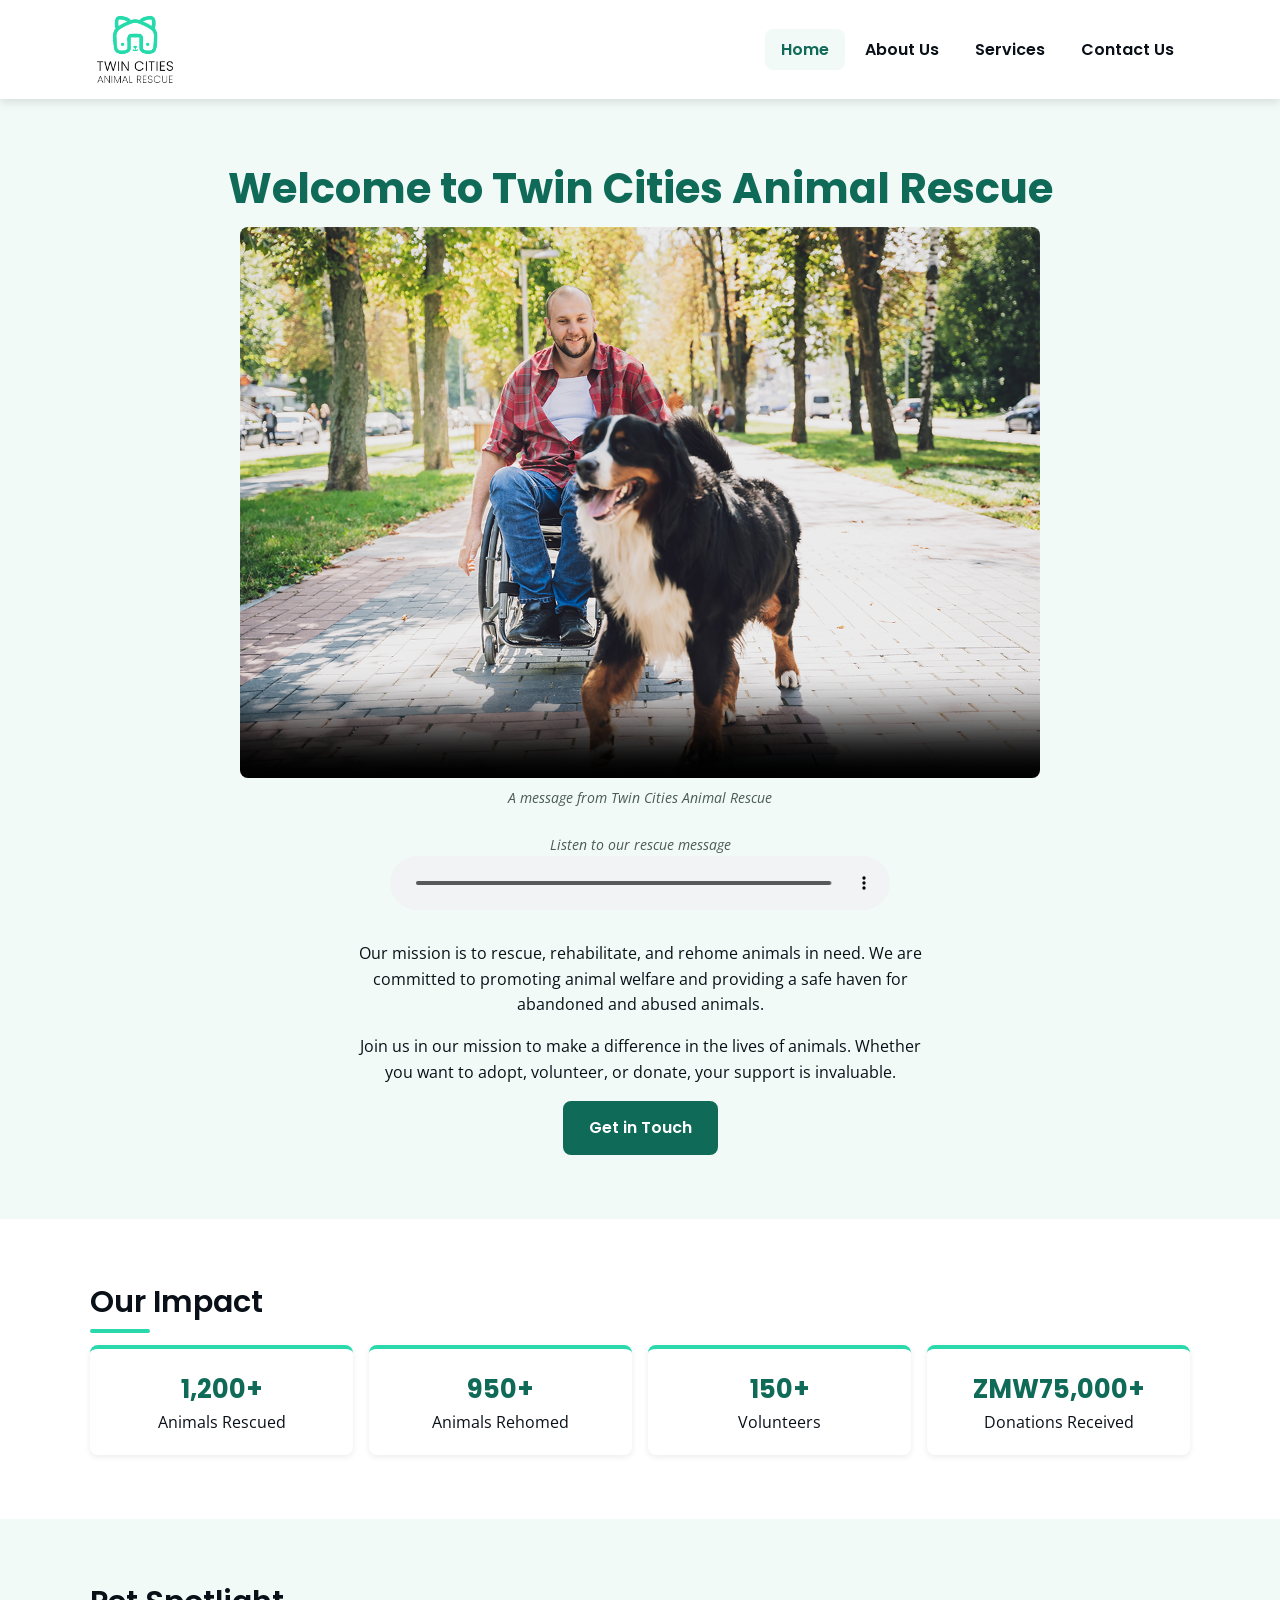
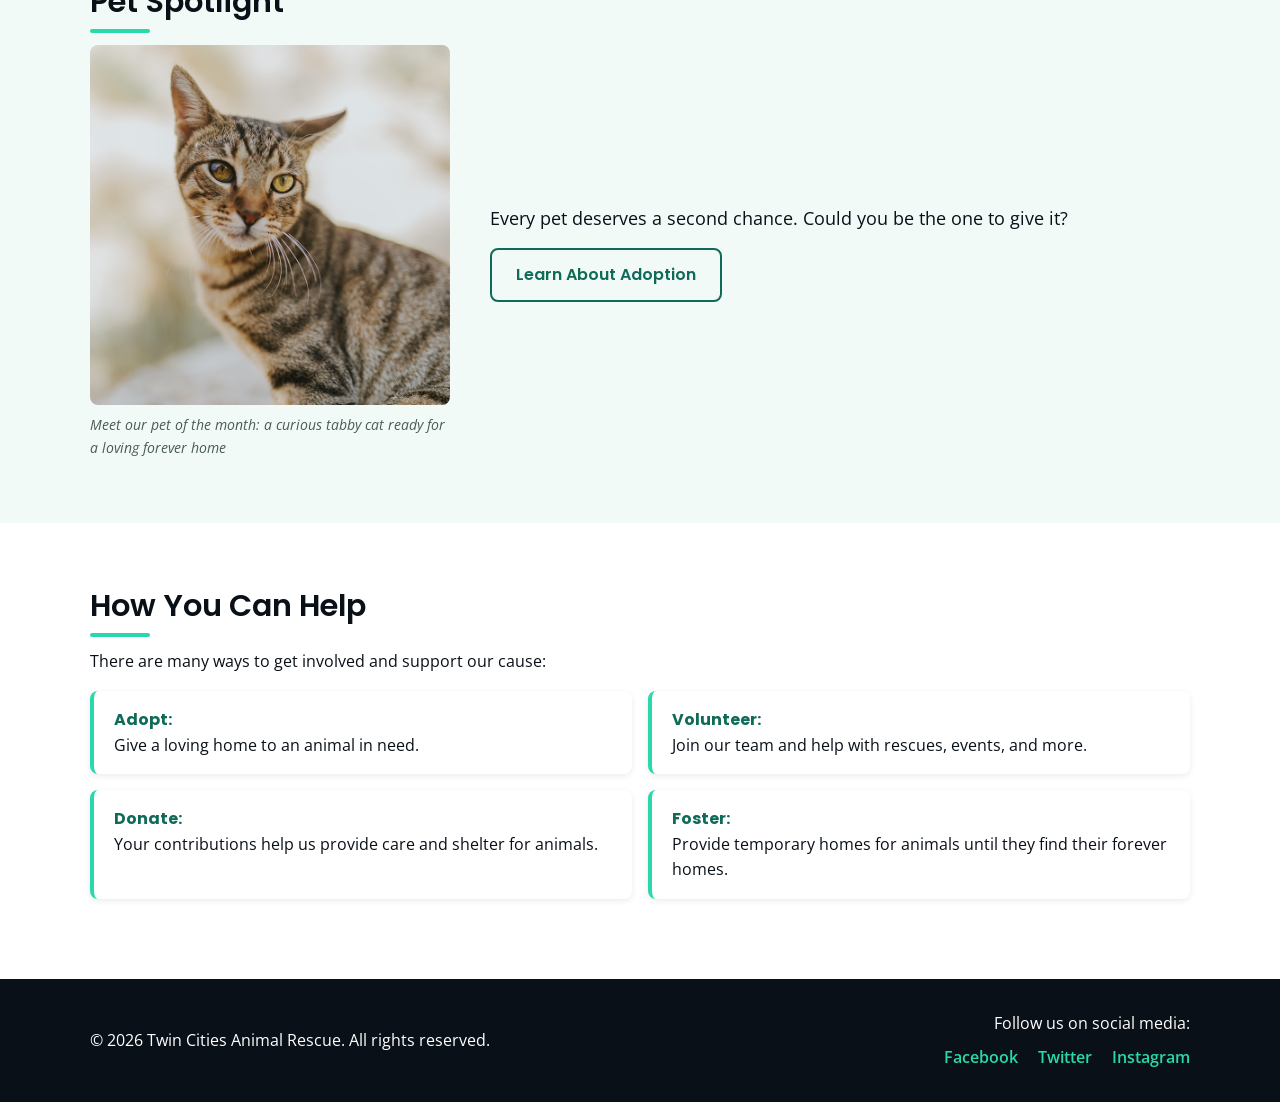
==== index.html @ eed59914 "Initial git upload" ====
<!DOCTYPE html>
<html lang="en">
<head>
    <meta charset="UTF-8">
    <meta name="viewport" content="width=device-width, initial-scale=1.0">
    <title>Twin Cities Animal Rescue</title>
    <meta name="description" content="Twin Cities Animal Rescue is a non-profit organization dedicated to rescuing and rehoming animals in need.">
    <meta name="keywords" content="animal rescue, pet adoption, non-profit organization, Twin Cities, animal welfare">
    <meta name="author" content="Tawonga Michael Makina">
    <meta name="robots" content="index, follow">
    <link rel="icon" href="assets/rescue-logo_c.png" type="image/x-icon">
    <link rel="preconnect" href="https://fonts.googleapis.com">
    <link rel="preconnect" href="https://fonts.gstatic.com" crossorigin>
    <link href="https://fonts.googleapis.com/css2?family=Open+Sans:wght@400;600&family=Poppins:wght@500;600;700&display=swap" rel="stylesheet">
    <link rel="stylesheet" href="css/style.css">
</head>

<body>
    <header class="header">
        <nav class="nav">
            <div class="logo_menu_wrapper">
                <a href="index.html" class="logo">
                    <img src="assets/rescue-logo_c.png" alt="Twin Cities Animal Rescue Logo" width="100" height="100">
                </a>
                <button class="mobile_menu_button" aria-label="Toggle navigation menu" aria-expanded="false">
                    <span class="hamburger"></span>
                    <span class="hamburger"></span>
                    <span class="hamburger"></span>
                </button>
            </div>
            <!-- Nav Links -->
            <div class="menu_items_wrapper">
                <ul>
                    <li><a href="index.html" aria-current="page">Home</a></li>
                    <li><a href="about.html">About Us</a></li>
                    <li><a href="services.html">Services</a></li>
                    <li><a href="contact.html">Contact Us</a></li>
                </ul>
            </div>
        </nav>
    </header>

    <main>

        <!-- Jumbotron -->
        <section class="hero">
            <h1>Welcome to Twin Cities Animal Rescue</h1>
            <!-- Feature Video -->
            <figure class="video">
                <video controls width="800" height="400" poster="assets/rescue-feature-large_c.png" preload="metadata">
                    <source src="assets/rescue-message_c.mp4" type="video/mp4">
                    Your browser does not support the video tag.
                </video>
                <!-- caption -->
                <figcaption>A message from Twin Cities Animal Rescue</figcaption>
            </figure>
            <!-- Audio Message -->
            <figure class="audio">
                <figcaption>Listen to our rescue message</figcaption>
                <audio controls preload="metadata">
                    <source src="assets/rescue-message_c.mp3" type="audio/mpeg">
                    Your browser does not support the audio element.
                </audio>
            </figure>
            <!-- Mission Statement -->
            <p>Our mission is to rescue, rehabilitate, and rehome animals in need. We are committed to promoting animal welfare and providing a safe haven for abandoned and abused animals.</p>
            <!-- Call to Action -->
            <p>Join us in our mission to make a difference in the lives of animals. Whether you want to adopt, volunteer, or donate, your support is invaluable.</p>
            <!-- Get in touch Button to contact -->
            <a href="contact.html" class="button" aria-label="Get in Touch">Get in Touch</a>
        </section>

        <!-- Impact Stats -->
        <section class="stats">
            <h2>Our Impact</h2>
            <ul class="stats_list">
                <li><strong>1,200+</strong> Animals Rescued</li>
                <li><strong>950+</strong> Animals Rehomed</li>
                <li><strong>150+</strong> Volunteers</li>
                <li><strong>ZMW75,000+</strong> Donations Received</li>
            </ul>
        </section>

        <section>
            <h2>Pet Spotlight</h2>
            <div class="spotlight">
                <figure>
                    <img src="assets/rescue-pet-spotlight_c.png" alt="A grey tabby cat with green-gold eyes looking towards the camera" width="400" height="400">
                    <!-- caption -->
                    <figcaption>Meet our pet of the month: a curious tabby cat ready for a loving forever home</figcaption>
                </figure>
                <div class="spotlight_text">
                    <p>Every pet deserves a second chance. Could you be the one to give it?</p>
                    <a href="services.html" class="button button_outline" aria-label="Learn About Adoption">Learn About Adoption</a>
                </div>
            </div>
        </section>

        <section>
            <h2>How You Can Help</h2>
            <p>There are many ways to get involved and support our cause:</p>
            <ul class="card_list">
                <li><strong>Adopt:</strong> Give a loving home to an animal in need.</li>
                <li><strong>Volunteer:</strong> Join our team and help with rescues, events, and more.</li>
                <li><strong>Donate:</strong> Your contributions help us provide care and shelter for animals.</li>
                <li><strong>Foster:</strong> Provide temporary homes for animals until they find their forever homes.</li>
            </ul>
        </section>
    </main>

    <!-- Footer -->
    <footer class="footer">
        <p>&copy; 2026 Twin Cities Animal Rescue. All rights reserved.</p>
        <div class="social">
            <p>Follow us on social media:</p>
            <ul>
                <li><a href="https://www.facebook.com/TwinCitiesAnimalRescue" aria-label="Facebook">Facebook</a></li>
                <li><a href="https://www.twitter.com/TwinCitiesRescue" aria-label="Twitter">Twitter</a></li>
                <li><a href="https://www.instagram.com/TwinCitiesAnimalRescue" aria-label="Instagram">Instagram</a></li>
            </ul>
        </div>
    </footer>

    <script src="js/main.js"></script>
</body>
</html>
---- css/style.css ----
/* Variable Definition */
:root {
    --color-primary: #0f6b58;
    --color-accent: #2ad9ab;
    --color-dark: #0a1018;
    --color-light: #f2faf7;
    --color-white: #ffffff;

    --font-heading: "Poppins", Arial, sans-serif;
    --font-body: "Open Sans", Arial, sans-serif;

    --radius: 8px;
    --max-width: 1100px;
}
/* Resets */
*,
*::before,
*::after {
    box-sizing: border-box;
}

body {
    margin: 0;
    padding: 0;
    font-family: var(--font-body);
    font-size: 1rem;
    line-height: 1.6;
    color: var(--color-dark);
    background-color: var(--color-white);
}

/* Responsive Media */
img,
video {
    max-width: 100%;
    height: auto;
    display: block;
}

audio {
    width: 100%;
}

/* Headings */
h1,
h2,
h3 {
    font-family: var(--font-heading);
    line-height: 1.25;
    margin: 0 0 0.75rem;
}

h1 {
    font-size: 1.9rem;
    font-weight: 700;
}

h2 {
    font-size: 1.5rem;
    font-weight: 600;
}

h2::after {
    content: "";
    display: block;
    width: 60px;
    height: 4px;
    margin-top: 0.5rem;
    background-color: var(--color-accent);
    border-radius: 2px;
}

h3 {
    font-size: 1.15rem;
    font-weight: 600;
    color: var(--color-primary);
    margin-top: 1.5rem;
}

p {
    margin: 0 0 1rem;
}

a {
    color: var(--color-primary);
}

a:hover,
a:focus {
    color: var(--color-dark);
}


a:focus-visible,
button:focus-visible,
input:focus-visible,
select:focus-visible,
textarea:focus-visible {
    outline: 3px solid var(--color-accent);
    outline-offset: 2px;
}

ul,
ol {
    padding-left: 1.25rem;
}

li {
    margin-bottom: 0.5rem;
}

figure {
    margin: 0 0 1.5rem;
}

figcaption {
    font-size: 0.9rem;
    font-style: italic;
    color: #4a5a55;
    margin-top: 0.5rem;
}

/* Global BUttons */
.button {
    display: inline-block;
    padding: 0.75rem 1.5rem;
    font-family: var(--font-heading);
    font-weight: 600;
    font-size: 1rem;
    color: var(--color-white);
    background-color: var(--color-primary);
    border: 2px solid var(--color-primary);
    border-radius: var(--radius);
    text-decoration: none;
    cursor: pointer;
    transition: background-color 0.2s ease, color 0.2s ease;
}

.button:hover,
.button:focus {
    color: var(--color-white);
    background-color: var(--color-dark);
    border-color: var(--color-dark);
}

/* Button outline variants */
.button_outline {
    color: var(--color-primary);
    background-color: transparent;
}

/* Header and Navbar */
.header {
    padding: 0.5rem 16px;
    background-color: var(--color-white);
    box-shadow: 0 3px 9px rgba(10, 16, 24, 0.12);
    position: sticky;
    top: 0;
    z-index: 10;
}

.nav {
    display: flex;
    flex-direction: column;
    max-width: var(--max-width);
    margin: 0 auto;
}

.logo_menu_wrapper {
    display: flex;
    align-items: center;
    justify-content: space-between;
    width: 100%;
}

.logo img {
    width: 70px;
    height: auto;
}

/* Menu Button Mobile */
.mobile_menu_button {
    display: block;
    padding: 0.5rem;
    background-color: transparent;
    border: none;
    cursor: pointer;
}

.mobile_menu_button span {
    display: block;
    width: 26px;
    height: 3px;
    margin: 5px 0;
    background-color: var(--color-dark);
    border-radius: 2px;
}

.menu_items_wrapper {
    display: none;
    width: 100%;
}

.menu_items_wrapper.show {
    display: block;
    animation: slideDown 0.3s ease-in-out;
}

@keyframes slideDown {
    from {
        transform: translateY(-10px);
        opacity: 0;
    }
    to {
        transform: translateY(0);
        opacity: 1;
    }
}

.nav ul {
    display: flex;
    flex-direction: column;
    list-style: none;
    margin: 0;
    padding: 0.5rem 0;
}

.nav ul li {
    margin: 0;
    text-align: center;
}

.nav ul li a {
    display: block;
    padding: 0.75rem;
    font-family: var(--font-heading);
    font-weight: 600;
    color: var(--color-dark);
    text-decoration: none;
    border-radius: var(--radius);
}

.nav ul li a:hover,
.nav ul li a:focus {
    background-color: var(--color-light);
    color: var(--color-primary);
}

.nav ul li a[aria-current="page"] {
    color: var(--color-primary);
    background-color: var(--color-light);
}


main > section,
.info_columns {
    padding: 2.5rem max(16px, calc((100% - var(--max-width)) / 2));
}

main > section:nth-of-type(odd) {
    background-color: var(--color-light);
}

article + article {
    margin-top: 2rem;
}

/* Jumbotron */
.hero {
    text-align: center;
}

.hero h1 {
    color: var(--color-primary);
}

.hero figure {
    max-width: 800px;
    margin: 0 auto 1.5rem;
}

.hero video {
    width: 100%;
    border-radius: var(--radius);
}

.hero .audio {
    max-width: 500px;
}

.hero p {
    max-width: 65ch;
    margin-left: auto;
    margin-right: auto;
}

/* Intro Section */
.page_intro h1 {
    color: var(--color-primary);
}

.page_intro p {
    max-width: 65ch;
    font-size: 1.1rem;
}

.page_intro img {
    border-radius: var(--radius);
}

.stats_list {
    display: flex;
    flex-wrap: wrap;
    gap: 1rem;
    list-style: none;
    padding: 0;
    margin: 0;
}

.stats_list li {
    flex: 1 1 140px;
    margin: 0;
    padding: 1.25rem 1rem;
    text-align: center;
    background-color: var(--color-white);
    border-top: 4px solid var(--color-accent);
    border-radius: var(--radius);
    box-shadow: 0 2px 6px rgba(10, 16, 24, 0.08);
}

.stats_list strong {
    display: block;
    font-family: var(--font-heading);
    font-size: 1.6rem;
    color: var(--color-primary);
}

.spotlight {
    display: flex;
    flex-direction: column;
    gap: 1rem;
}

.spotlight img,
.side_image img {
    border-radius: var(--radius);
}

.spotlight_text p {
    font-size: 1.15rem;
}

.card_list {
    display: flex;
    flex-direction: column;
    gap: 1rem;
    list-style: none;
    padding: 0;
}

.card_list li {
    margin: 0;
    padding: 1rem 1.25rem;
    background-color: var(--color-white);
    border-left: 4px solid var(--color-accent);
    border-radius: var(--radius);
    box-shadow: 0 2px 6px rgba(10, 16, 24, 0.08);
}

.card_list li strong,
.card_list li b {
    display: block;
    font-family: var(--font-heading);
    color: var(--color-primary);
}

.steps li {
    padding-left: 0.25rem;
}

.steps li::marker {
    font-family: var(--font-heading);
    font-weight: 700;
    color: var(--color-primary);
}

.cta {
    text-align: center;
}

.cta h2::after {
    margin-left: auto;
    margin-right: auto;
}

.form {
    max-width: 640px;
}

.form > div,
.form fieldset {
    margin-bottom: 1.25rem;
}

.form label {
    display: block;
    font-weight: 600;
    margin-bottom: 0.35rem;
}

.form input[type="text"],
.form input[type="email"],
.form select,
.form textarea {
    width: 100%;
    padding: 0.7rem;
    font-family: var(--font-body);
    font-size: 1rem;
    color: var(--color-dark);
    background-color: var(--color-white);
    border: 2px solid #b8cfc8;
    border-radius: var(--radius);
}

.form input:focus,
.form select:focus,
.form textarea:focus {
    border-color: var(--color-primary);
}

.form fieldset {
    padding: 1rem;
    border: 2px solid #b8cfc8;
    border-radius: var(--radius);
    background-color: var(--color-white);
}

.form legend {
    padding: 0 0.5rem;
    font-family: var(--font-heading);
    font-weight: 600;
}

.form fieldset div {
    display: flex;
    align-items: flex-start;
    gap: 0.5rem;
    margin-bottom: 0.5rem;
}

.form fieldset label {
    display: inline;
    font-weight: 400;
    margin: 0;
}

.form fieldset input {
    margin-top: 0.35rem;
    accent-color: var(--color-primary);
}

.info_columns {
    display: flex;
    flex-direction: column;
    gap: 2rem;
    background-color: var(--color-light);
}

.tag_list {
    display: flex;
    flex-wrap: wrap;
    gap: 0.5rem;
    list-style: none;
    padding: 0;
}

.tag_list li {
    margin: 0;
    padding: 0.35rem 0.9rem;
    font-weight: 600;
    color: var(--color-primary);
    background-color: var(--color-white);
    border: 2px solid var(--color-accent);
    border-radius: 999px;
}

table {
    width: 100%;
    margin-bottom: 1rem;
    border-collapse: collapse;
    background-color: var(--color-white);
    border-radius: var(--radius);
    overflow: hidden;
}

th,
td {
    padding: 0.75rem 1rem;
    text-align: left;
    border-bottom: 1px solid #d5e6e0;
}

th {
    font-family: var(--font-heading);
    color: var(--color-white);
    background-color: var(--color-primary);
}

.footer {
    display: flex;
    flex-direction: column;
    gap: 1rem;
    padding: 2rem 16px;
    text-align: center;
    color: var(--color-white);
    background-color: var(--color-dark);
}

.footer p {
    margin: 0;
}

.footer ul {
    display: flex;
    justify-content: center;
    gap: 1.25rem;
    list-style: none;
    margin: 0.5rem 0 0;
    padding: 0;
}

.footer ul li {
    margin: 0;
}

.footer ul li a {
    font-weight: 600;
    color: var(--color-accent);
    text-decoration: none;
}

.footer ul li a:hover,
.footer ul li a:focus {
    color: var(--color-white);
    text-decoration: underline;
}


/* Big Screens */
@media screen and (min-width: 768px) {

    h1 {
        font-size: 2.6rem;
    }

    h2 {
        font-size: 1.9rem;
    }

    .nav {
        flex-direction: row;
        align-items: center;
        justify-content: space-between;
    }

    .logo_menu_wrapper {
        width: auto;
    }

    .logo img {
        width: 90px;
    }

    .mobile_menu_button {
        display: none;
    }

    .menu_items_wrapper {
        display: block;
        width: auto;
    }

    .nav ul {
        flex-direction: row;
        gap: 0.25rem;
        padding: 0;
    }

    .nav ul li a {
        padding: 0.5rem 1rem;
    }

    main > section,
    .info_columns {
        padding-top: 4rem;
        padding-bottom: 4rem;
    }

    .spotlight {
        flex-direction: row;
        align-items: center;
        gap: 2.5rem;
    }

    .spotlight figure {
        flex: 0 0 360px;
        margin: 0;
    }

    .card_list {
        flex-direction: row;
        flex-wrap: wrap;
    }

    .card_list li {
        flex: 1 1 calc(50% - 1rem);
    }

    .side_image {
        float: right;
        width: 320px;
        margin: 0 0 1rem 2rem;
    }

    article::after {
        content: "";
        display: block;
        clear: both;
    }

    .info_columns {
        flex-direction: row;
    }

    .info_columns section {
        flex: 1;
    }

    .footer {
        flex-direction: row;
        align-items: center;
        justify-content: space-between;
        padding: 2rem max(16px, calc((100% - var(--max-width)) / 2));
        text-align: left;
    }

    .footer .social {
        text-align: right;
    }

    .footer ul {
        justify-content: flex-end;
    }
}
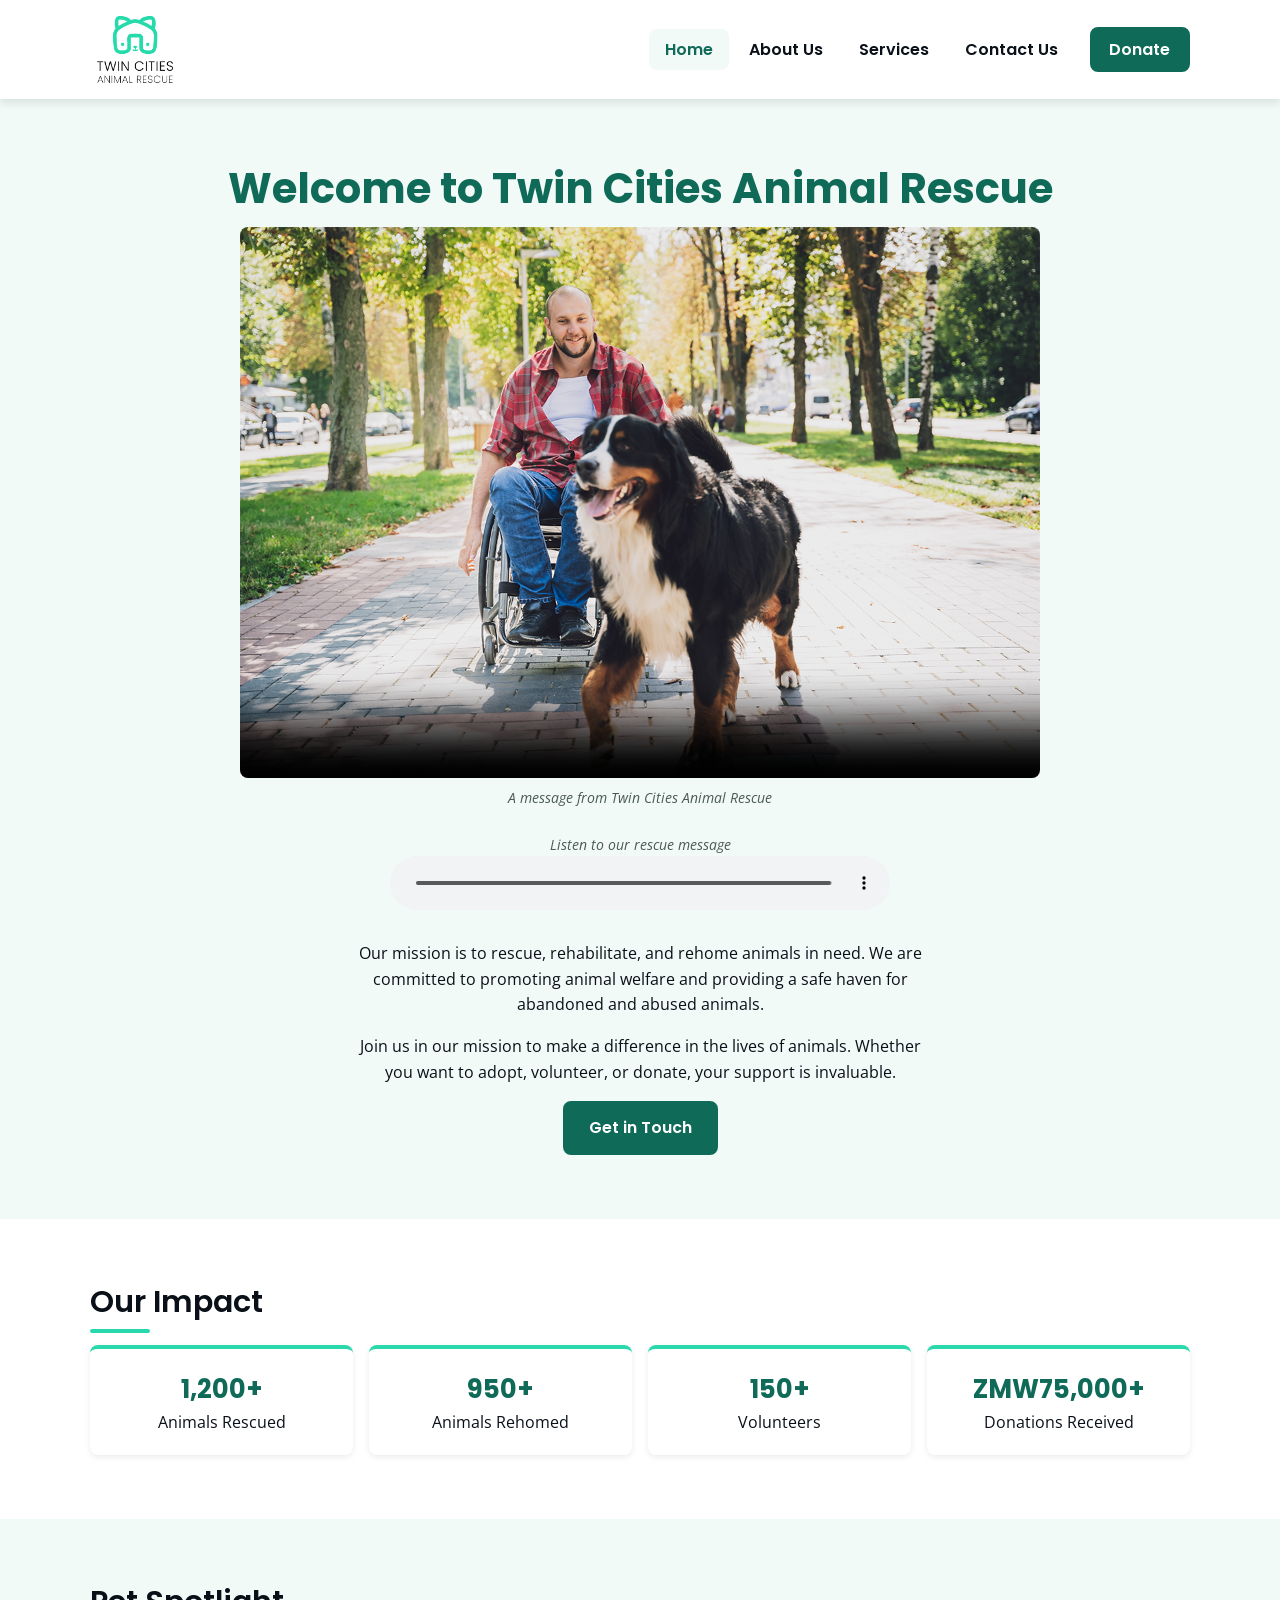
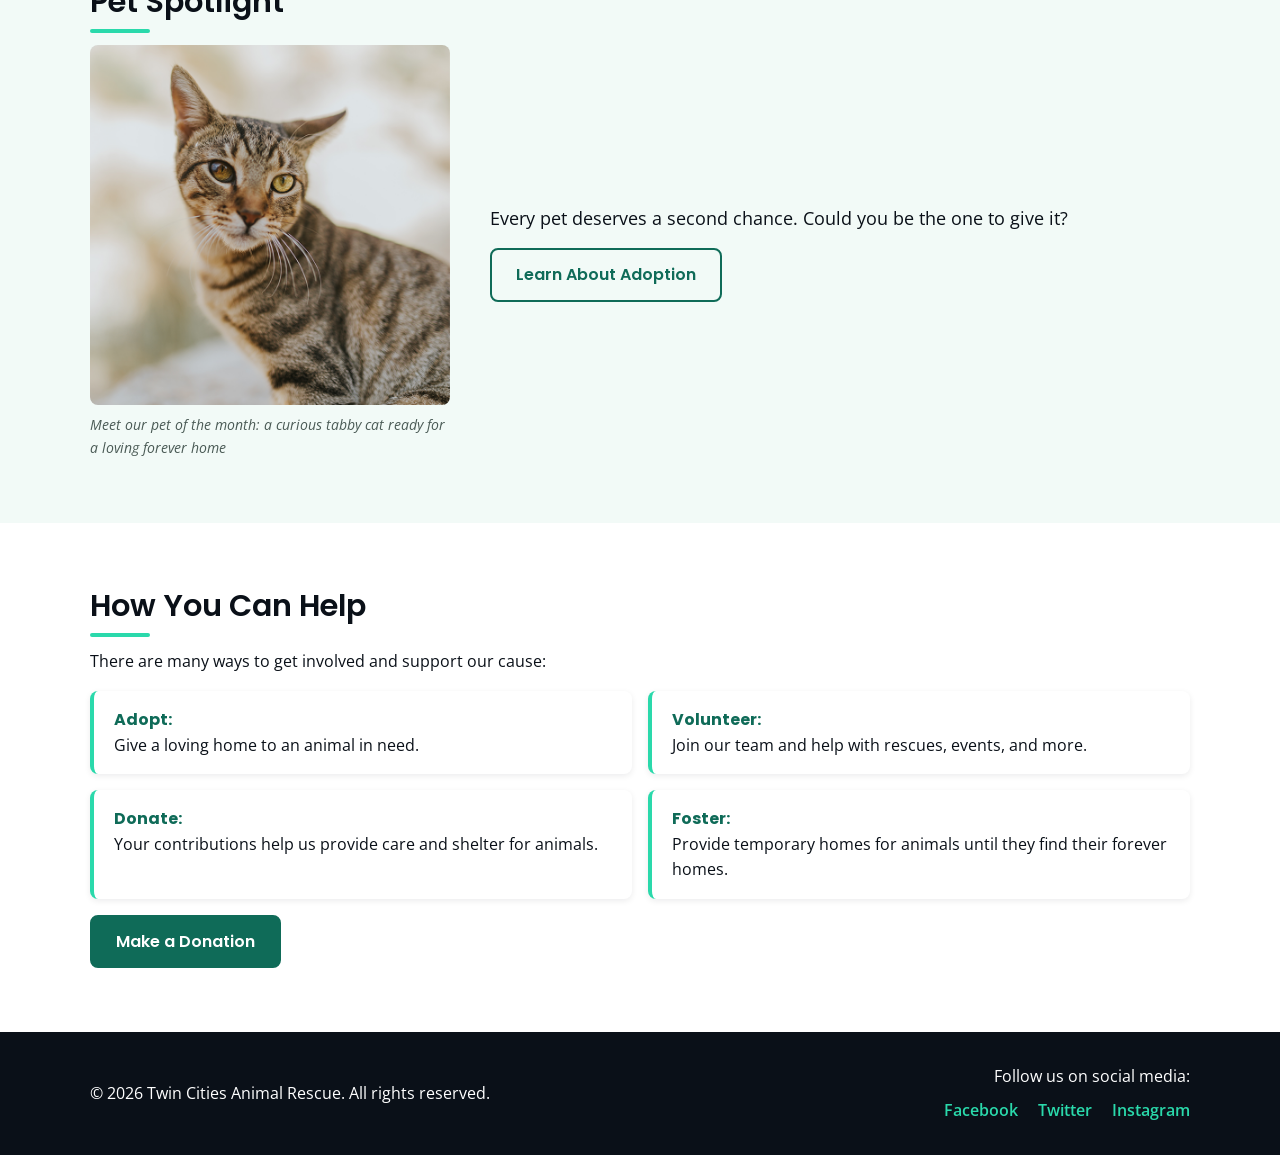
==== commit 63923676: "Implemented the donation feature by adding a button to trigger a modal that is created from teh java" ====
--- a/index.html
+++ b/index.html
@@ -18,18 +18,12 @@
 <body>
     <header class="header">
         <nav class="nav">
-            <div class="logo_menu_wrapper">
-                <a href="index.html" class="logo">
-                    <img src="assets/rescue-logo_c.png" alt="Twin Cities Animal Rescue Logo" width="100" height="100">
-                </a>
-                <button class="mobile_menu_button" aria-label="Toggle navigation menu" aria-expanded="false">
-                    <span class="hamburger"></span>
-                    <span class="hamburger"></span>
-                    <span class="hamburger"></span>
-                </button>
-            </div>
-            <!-- Nav Links -->
-            <div class="menu_items_wrapper">
+            <!-- Logo -->
+            <a href="index.html" class="logo">
+                <img src="assets/rescue-logo_c.png" alt="Twin Cities Animal Rescue Logo" width="100" height="100">
+            </a>
+            <!-- Navigation Links -->
+            <div class="menu_items_wrapper" id="menu_items">
                 <ul>
                     <li><a href="index.html" aria-current="page">Home</a></li>
                     <li><a href="about.html">About Us</a></li>
@@ -37,6 +31,14 @@
                     <li><a href="contact.html">Contact Us</a></li>
                 </ul>
             </div>
+            <!-- Opens the donation modal (built by js/main.js) -->
+            <button type="button" class="button nav_donate" data-open-donation>Donate</button>
+            <!-- Mobile menu button (hidden on larger screens) -->
+            <button type="button" class="mobile_menu_button" aria-label="Toggle navigation menu" aria-expanded="false" aria-controls="menu_items">
+                <span></span>
+                <span></span>
+                <span></span>
+            </button>
         </nav>
     </header>
 
@@ -105,18 +107,17 @@
                 <li><strong>Donate:</strong> Your contributions help us provide care and shelter for animals.</li>
                 <li><strong>Foster:</strong> Provide temporary homes for animals until they find their forever homes.</li>
             </ul>
+            <button type="button" class="button" data-open-donation>Make a Donation</button>
         </section>
     </main>
-
-    <!-- Footer -->
     <footer class="footer">
         <p>&copy; 2026 Twin Cities Animal Rescue. All rights reserved.</p>
         <div class="social">
             <p>Follow us on social media:</p>
             <ul>
-                <li><a href="https://www.facebook.com/TwinCitiesAnimalRescue" aria-label="Facebook">Facebook</a></li>
-                <li><a href="https://www.twitter.com/TwinCitiesRescue" aria-label="Twitter">Twitter</a></li>
-                <li><a href="https://www.instagram.com/TwinCitiesAnimalRescue" aria-label="Instagram">Instagram</a></li>
+                <li><a href="https://www.facebook.com/TwinCitiesAnimalRescue">Facebook</a></li>
+                <li><a href="https://www.twitter.com/TwinCitiesRescue">Twitter</a></li>
+                <li><a href="https://www.instagram.com/TwinCitiesAnimalRescue">Instagram</a></li>
             </ul>
         </div>
     </footer>
--- a/css/style.css
+++ b/css/style.css
@@ -6,6 +6,7 @@
     --color-dark: #0a1018;
     --color-light: #f2faf7;
     --color-white: #ffffff;
+    --color-error: #b3261e; /* status colour for form errors only */
 
     --font-heading: "Poppins", Arial, sans-serif;
     --font-body: "Open Sans", Arial, sans-serif;
@@ -160,23 +161,28 @@
     z-index: 10;
 }
 
+/* Mobile: logo, Donate and menu button on one row; the
+   links drop onto their own full-width row underneath */
 .nav {
     display: flex;
-    flex-direction: column;
+    flex-wrap: wrap;
+    align-items: center;
+    gap: 0.5rem;
     max-width: var(--max-width);
     margin: 0 auto;
 }
 
-.logo_menu_wrapper {
-    display: flex;
-    align-items: center;
-    justify-content: space-between;
-    width: 100%;
+.logo {
+    margin-right: auto;
 }
 
 .logo img {
     width: 70px;
     height: auto;
+}
+
+.nav_donate {
+    padding: 0.5rem 1.1rem;
 }
 
 /* Menu Button Mobile */
@@ -199,7 +205,8 @@
 
 .menu_items_wrapper {
     display: none;
-    width: 100%;
+    order: 1;
+    flex-basis: 100%;
 }
 
 .menu_items_wrapper.show {
@@ -411,6 +418,7 @@
 
 .form input[type="text"],
 .form input[type="email"],
+.form input[type="tel"],
 .form select,
 .form textarea {
     width: 100%;
@@ -460,6 +468,155 @@
     accent-color: var(--color-primary);
 }
 
+
+.form .form_message {
+    display: block;
+    margin: 0.35rem 0 0;
+    font-size: 0.9rem;
+    font-weight: 600;
+}
+
+.form_group.form_error input[type="text"],
+.form_group.form_error input[type="email"],
+.form_group.form_error input[type="tel"],
+.form_group.form_error select,
+.form_group.form_error textarea,
+fieldset.form_group.form_error {
+    border-color: var(--color-error);
+}
+
+.form_group.form_error .form_message {
+    color: var(--color-error);
+}
+
+.form_group.form_success input[type="text"],
+.form_group.form_success input[type="email"],
+.form_group.form_success input[type="tel"],
+.form_group.form_success select,
+.form_group.form_success textarea,
+fieldset.form_group.form_success {
+    border-color: var(--color-primary);
+}
+
+.form_group.form_success .form_message {
+    color: var(--color-primary);
+}
+
+.form_status {
+    margin-top: 1rem;
+    font-weight: 600;
+}
+
+.form_status.form_error {
+    color: var(--color-error);
+}
+
+.form_status.form_success {
+    padding: 0.75rem 1rem;
+    color: var(--color-primary);
+    background-color: var(--color-light);
+    border-left: 4px solid var(--color-accent);
+    border-radius: var(--radius);
+}
+
+/* Donation modal */
+.donation_modal {
+    width: min(560px, calc(100% - 32px));
+    max-height: calc(100% - 32px);
+    padding: 0;
+    color: var(--color-dark);
+    border: none;
+    border-radius: var(--radius);
+    box-shadow: 0 10px 30px rgba(10, 16, 24, 0.3);
+}
+
+.donation_modal::backdrop {
+    background-color: rgba(10, 16, 24, 0.6);
+}
+
+.modal_inner {
+    padding: 1.5rem;
+}
+
+.modal_header {
+    display: flex;
+    align-items: flex-start;
+    justify-content: space-between;
+    gap: 1rem;
+}
+
+.modal_close {
+    padding: 0 0.5rem;
+    font-size: 2rem;
+    line-height: 1;
+    color: var(--color-dark);
+    background: none;
+    border: none;
+    cursor: pointer;
+}
+
+.donation_modal .form {
+    max-width: none;
+}
+
+/* Radio buttons shown as selectable "chips" */
+.form .option_chips {
+    display: flex;
+    flex-wrap: wrap;
+    gap: 0.5rem;
+}
+
+.form .option_chips > div {
+    margin: 0;
+}
+
+.form .option_chips input {
+    position: absolute;
+    opacity: 0;
+}
+
+.form .option_chips label {
+    display: block;
+    padding: 0.5rem 1rem;
+    font-family: var(--font-heading);
+    font-weight: 600;
+    color: var(--color-primary);
+    background-color: var(--color-white);
+    border: 2px solid var(--color-accent);
+    border-radius: 999px;
+    cursor: pointer;
+}
+
+.form .option_chips input:checked + label {
+    color: var(--color-white);
+    background-color: var(--color-primary);
+    border-color: var(--color-primary);
+}
+
+.form .option_chips input:focus-visible + label {
+    outline: 3px solid var(--color-accent);
+    outline-offset: 2px;
+}
+
+.donation_impact {
+    padding: 0.75rem 1rem;
+    font-weight: 600;
+    color: var(--color-primary);
+    background-color: var(--color-light);
+    border-left: 4px solid var(--color-accent);
+    border-radius: var(--radius);
+}
+
+.demo_note {
+    font-size: 0.9rem;
+    color: #4a5a55;
+}
+
+.donation_thanks h3 {
+    margin-top: 0;
+    font-size: 1.4rem;
+}
+
 .info_columns {
     display: flex;
     flex-direction: column;
@@ -559,13 +716,8 @@
     }
 
     .nav {
-        flex-direction: row;
-        align-items: center;
-        justify-content: space-between;
-    }
-
-    .logo_menu_wrapper {
-        width: auto;
+        flex-wrap: nowrap;
+        gap: 1rem;
     }
 
     .logo img {
@@ -578,7 +730,8 @@
 
     .menu_items_wrapper {
         display: block;
-        width: auto;
+        order: 0;
+        flex-basis: auto;
     }
 
     .nav ul {
